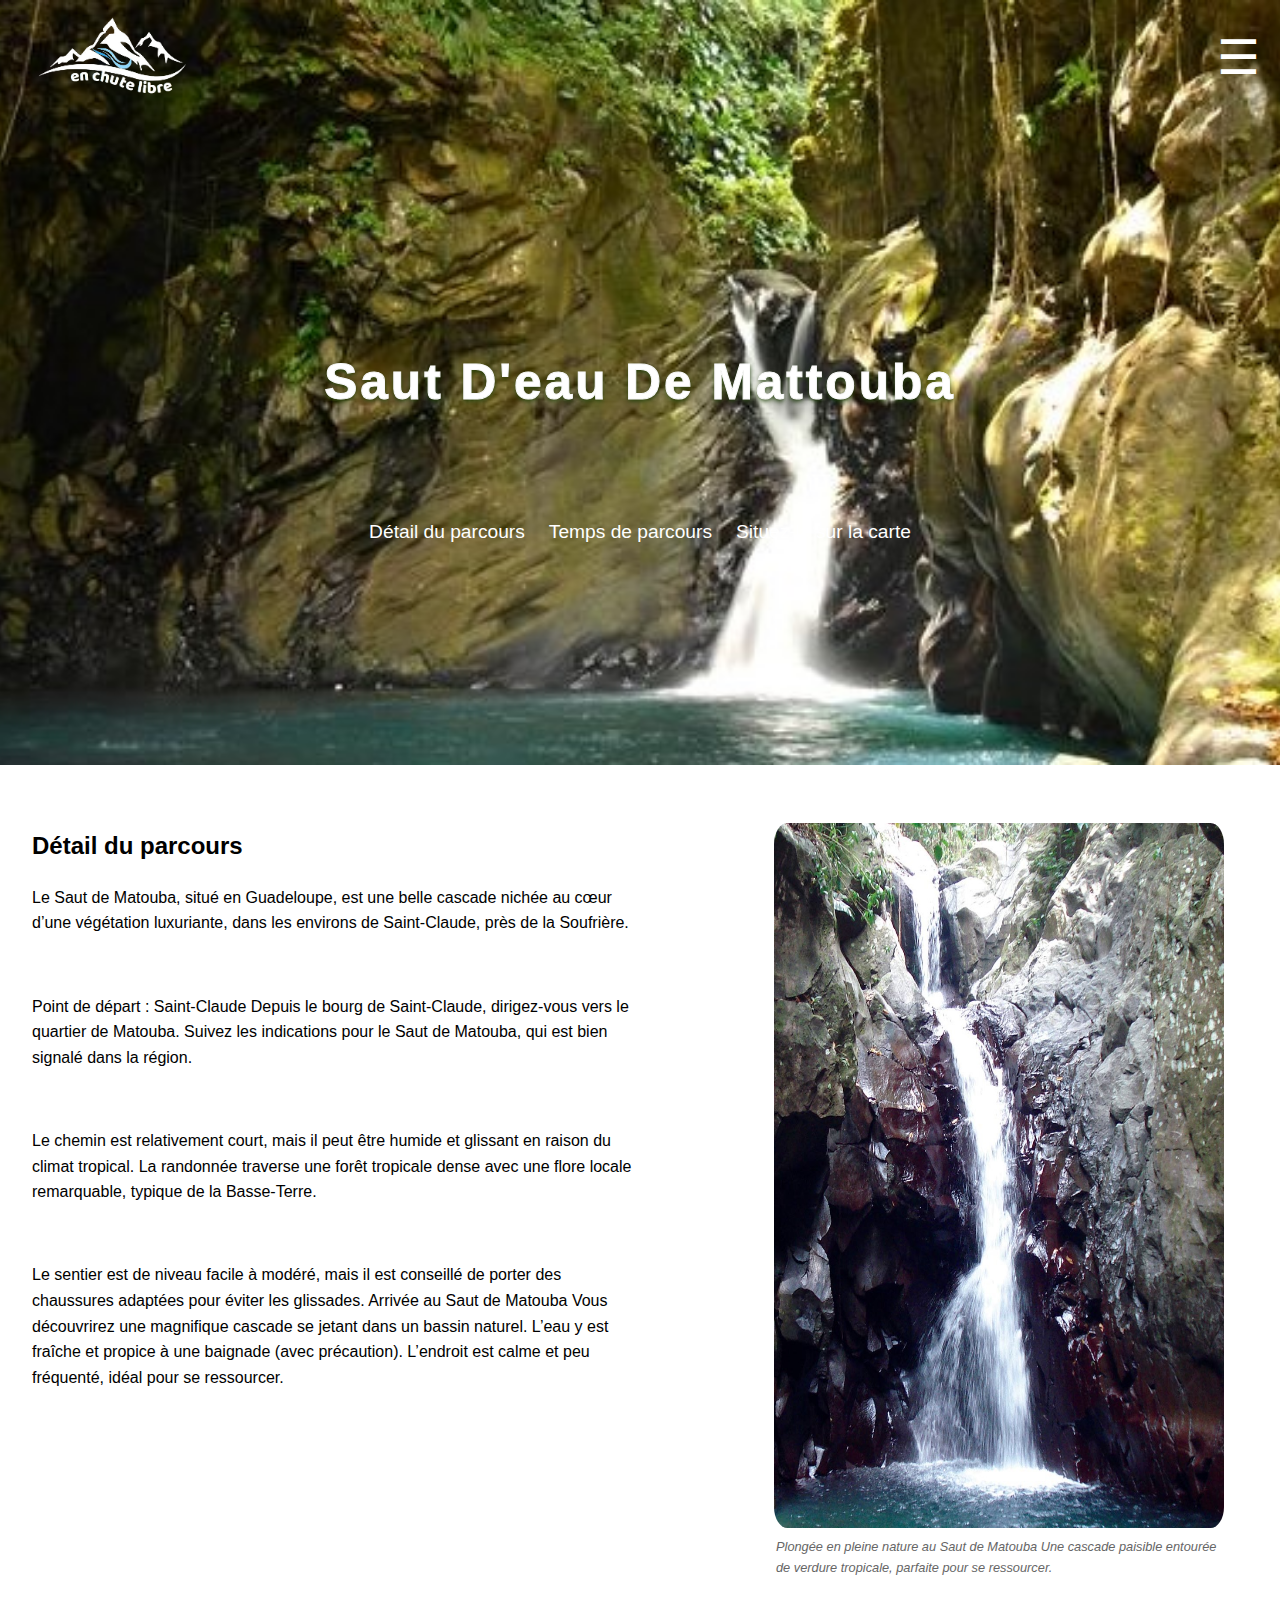
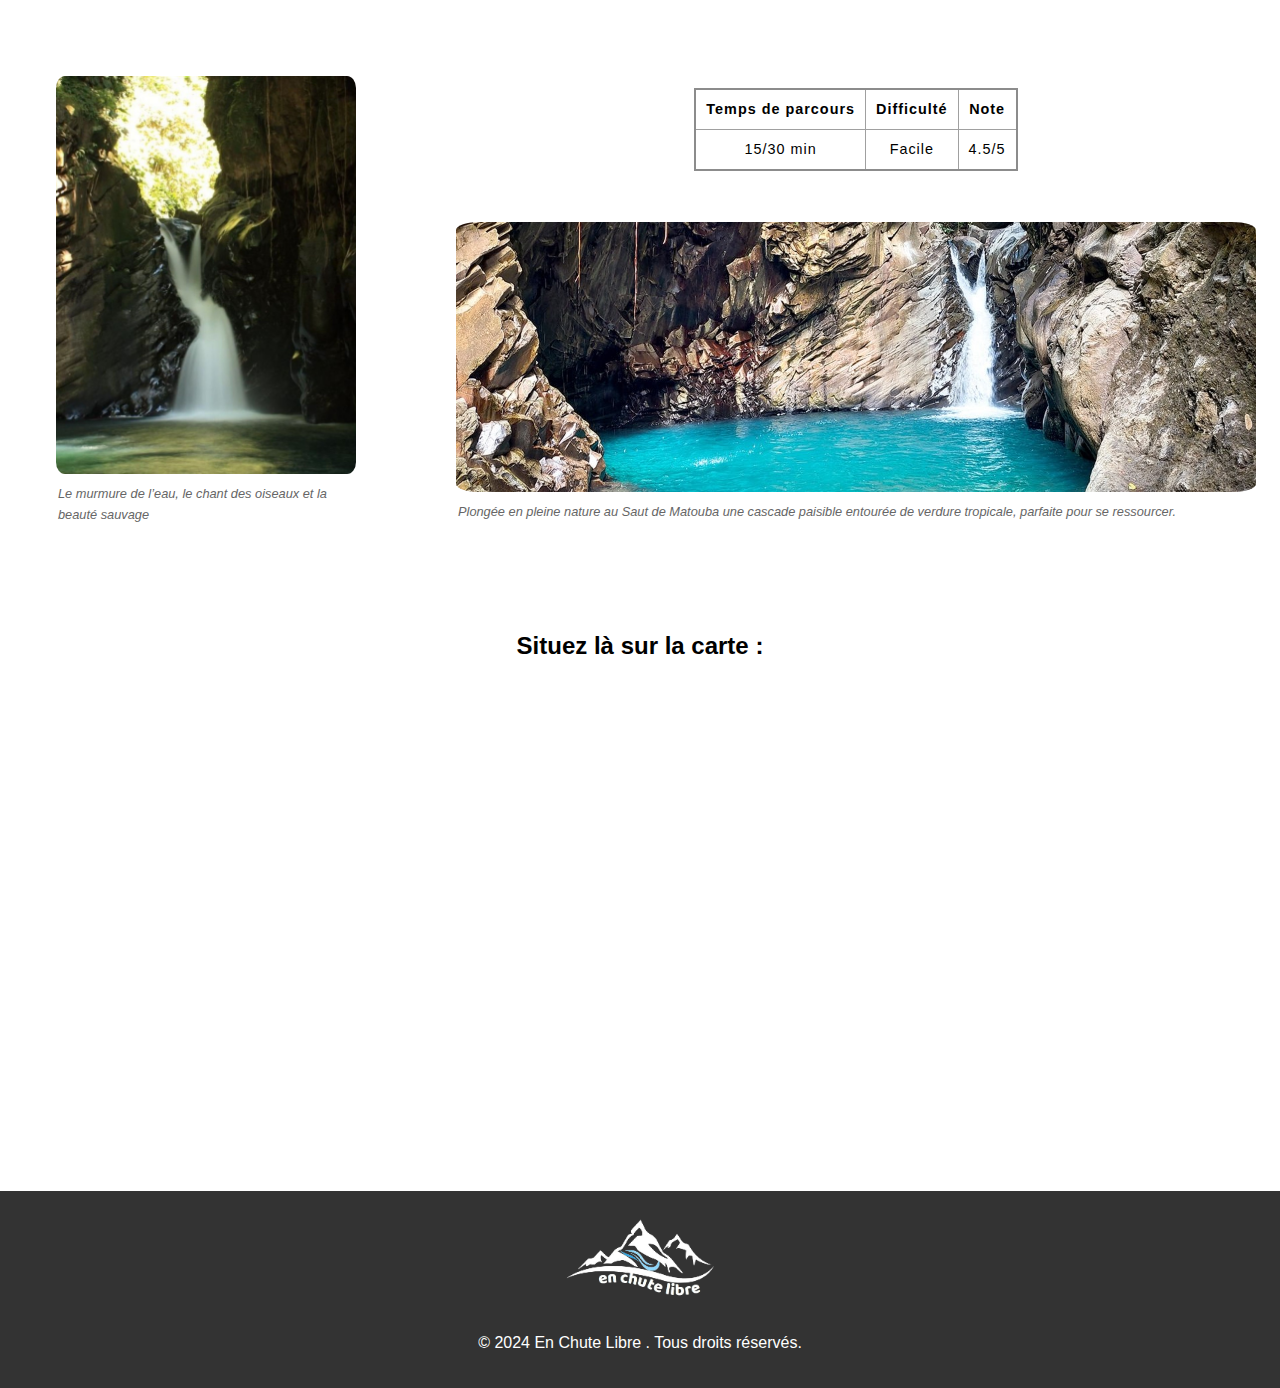
==== html/matouba.html @ cbb1b9f3 "ajout de index html" ====
<!DOCTYPE html>
<html lang="fr">
<head>
    <meta charset="UTF-8">
    <meta name="viewport" content="width=device-width, initial-scale=1.0">
    <title>En Chute Libre</title>
    <link rel="stylesheet" href="../css/regle_pour_3_theme.css" >
    <link rel="stylesheet" href="../css/regles_commune.css">
</head>
<body>
    <header class="mattouba">
        <div id="menu">
            <!-- Logo à gauche -->
            <div class="logo">
                <a href="../index.html"><img src="../image/img_logo.png" alt="logo"></a>
            </div>
            <!-- Liste déroulante à droite -->
            <div class="logo-menu">
    
                <span class="burger-menu">☰</span>
          
                <div class="dropdown-content">
                    <a href="index.html">Acceuil</a>
                    <a href="page_galion.html">Galion</a>
                    <a href="bassinbleu.html">Bassin bleu</a>
                    <a href="matouba.html">Matouba</a>
          
                </div>
              </div>
        </div>
        <!-- Titre centré -->
        <h1>Saut D'eau De Mattouba</h1>
        <nav class="navbassinbleu">
            <ul>
                <li><a href="#section1tier">Détail du parcours</a></li>
                <li><a href="#sectionparcour">Temps de parcours</a></li>
                <li><a href="#sectionmap">Situez-là sur la carte</a></li>
            </ul>
        </nav>
    </header>
    

    <main>
        <section id="section1tier">
        <div id="textee">
            <h2>Détail du parcours </h2>
            <div>
                <p> Le Saut de Matouba, situé en Guadeloupe, est une belle cascade nichée au cœur d’une végétation luxuriante, dans les environs de Saint-Claude, près de la Soufrière.</p><br>
            </div>
            <div >
                <p>Point de départ : Saint-Claude
                Depuis le bourg de Saint-Claude, dirigez-vous vers le quartier de Matouba. Suivez les indications pour le Saut de Matouba, qui est bien signalé dans la région.</p> <br>
            </div>
            <div >
           <p> Le chemin est relativement court, mais il peut être humide et glissant en raison du climat tropical.
            La randonnée traverse une forêt tropicale dense avec une flore locale remarquable, typique de la Basse-Terre.</p> <br>
            </div>
            <div >
            <p>Le sentier est de niveau facile à modéré, mais il est conseillé de porter des chaussures adaptées pour éviter les glissades.
            Arrivée au Saut de Matouba Vous découvrirez une magnifique cascade se jetant dans un bassin naturel. L’eau y est fraîche et propice à une baignade (avec précaution). L’endroit est calme et peu fréquenté, idéal pour se ressourcer.</p> 
            </div>
        </div>
        <figure>
            <a href="https://gwadaplans.com/activites-loisirs-guadeloupe/randonnees/cascade-vauchelet-saut-de-matouba/" class="legende"><img src="../image/saint-claude_saut-matouba_img_3.jpg" alt="img cascade" id="imgdroite"></a>
            <figcaption>Plongée en pleine nature au Saut de Matouba  Une cascade paisible entourée de verdure tropicale, parfaite pour se ressourcer. </figcaption>
        
        </figure>
        </section>

        <section id="sectionparcour">
            <!-- Colonne gauche : Image parcours -->
            <figure>
                <a href="https://geocaching-guadeloupe.over-blog.com/2014/01/le-saut-d-eau-de-matouba.html" class="legende"><img src="../image/saut_du_matouba_img_4.jpg" alt="image parcours" id="imgparc"></a>
                <figcaption>Le murmure de l’eau, le chant des oiseaux et la beauté sauvage </figcaption>
            </figure>
        
            <!-- Colonne droite : Table + Image "belle" -->
            <div id="table-container">
                <table>
                    <thead>
                        <tr>
                            <th scope="col">Temps de parcours</th>
                            <th scope="col">Difficulté</th>
                            <th scope="col">Note</th>
                        </tr>
                    </thead>
                    <tbody>
                        <tr>
                            <td>15/30 min</td>
                            <td>Facile</td>
                            <td>4.5/5</td>
                        </tr>
                    </tbody>
                </table>
                <figure>
                    <a href="https://www.onesteptotheworld.com/amerique/guadeloupe/les-plus-belles-cascades-et-rivieres-de-guadeloupe/" class="legende"><img src="../image/Saut-de-Matouba_img_2.jpg" alt="img belle" id="imgbelle"></a>
                    <figcaption>Plongée en pleine nature au Saut de Matouba une cascade paisible entourée de verdure tropicale, parfaite pour se ressourcer.</figcaption>
                </figure>
            </div>
        </section>

        <section id="sectionmap">
            <h2>Situez là sur la carte :</h2>
            <iframe src="https://www.google.com/maps/embed?pb=!1m18!1m12!1m3!1d3834.347232961442!2d-61.70753608944097!3d16.047461184564746!2m3!1f0!2f0!3f0!3m2!1i1024!2i768!4f13.1!3m3!1m2!1s0x8c13610013b1ba3f%3A0x96fd2b2eb495e76b!2sSaut%20d&#39;eau%20de%20Matouba!5e0!3m2!1sfr!2sfr!4v1736816591254!5m2!1sfr!2sfr" width="600" height="450" style="border:0;" allowfullscreen="" loading="lazy" referrerpolicy="no-referrer-when-downgrade"></iframe>
        </section>
        

       
    </main>

    <footer>
        <div class="logo">
            <a href="../index.html"><img src="../image/img_logo.png" alt="logo"></a>
        </div>
        <p>&copy; 2024 En Chute Libre . Tous droits réservés.</p>
    </footer>
</body>
</html>
---- css/regle_pour_3_theme.css ----
#section1tier {
    display: flex;
    
    justify-content: space-between; /* Espace entre l'image et le texte */
    gap: 20px; /* Espace entre l'image et le texte */
    margin-top: 2%;
}

#section1tier h3 {
    color: #ccc;
}

#imgdroite {
    height: 705px;
    width: 450px;
    background-size: cover;
    background-repeat: no-repeat; /* pour img fit */
    border-radius: 3%;
    flex-shrink: 0; /* Empêche l'image de rétrécir */
}

#section1tier div {
    max-width: 90%; /* Limite la largeur du texte */
}

.Bassinbleu{
    background-image: url(../image/cascade-bassin-bleu.jpg);
}
.galion{
    background-image: url(../image/img_galion.jpg);
}
.mattouba{
    background-image: url(../image/saut_matouba_fond.jpg);
}

#sectionparcour {
    display: flex;
    flex-direction: row; /* Disposition horizontale */
    justify-content: flex-start; /* Aligne tout à gauche */
    align-items: flex-start; /* Aligne les éléments en haut */
    gap: 20px; /* Espacement horizontal */
    margin-top: 2rem;
}

#imgparc {
    width: 300px; /* Réduisez légèrement si nécessaire */
    border-radius: 3%;
    flex-shrink: 0;
}

#table-container {
    display: flex;
    flex-direction: column; /* Organise les éléments en colonne */
    align-items: center; /* Centre horizontalement le contenu */
    justify-content: center; /* Centre verticalement si nécessaire */
    gap: 10px; /* Espace entre le tableau et l'image */
    width: 100%; /* Le conteneur prend toute la largeur */
    text-align: center; /* Centre le texte dans le tableau */
    margin: auto; /* Centre le conteneur lui-même */
}
#table-container figure{
 text-align: left;
}
table {
    border-collapse: collapse;
    border: 2px solid rgb(140, 140, 140);
    font-family: sans-serif;
    font-size: 0.9rem;
    letter-spacing: 1px;
    margin-top: 25px;
    margin-bottom: 25px; /* Espacement avec l'image */
    width: auto; /* Ajuste automatiquement la largeur */
    max-width: 400px; /* Limite la largeur */

}

th, td {
    border: 1px solid rgb(160, 160, 160);
    padding: 8px 10px;
    text-align: center;
}

#imgbelle {
    width: 800px; /* Largeur fixe pour l'image belle */
    height: auto;
    border-radius: 3%;
}

figcaption {
    padding: 2px;
    font-style: italic;
    font-size: 0.8rem;
    color: #666;
}


#textee {
padding-left: 1em;

}

#sectionmap {
 text-align: center;
}

.navbassinbleu {
    margin-top: 20px; /* Espacement entre le h1 et le menu */
    text-align: center; /* Centre le menu */
    position: absolute; /* Position relative au conteneur parent */
    top: 65%; /* Ajuste pour qu'il soit sous le titre */
    left: 50%; /* Centre horizontalement */
    transform: translate(-50%, 0); /* Centre avec précision */
    z-index: 2; /* Assure que le menu reste visible */
}

.navbassinbleu ul {
    list-style: none; /* Supprime les puces */
    padding: 0;
    margin: 0;
    display: flex;
    justify-content: center; /* Centre les liens horizontalement */
    gap: 1.5rem; /* Espacement entre les liens */
}

.navbassinbleu a {
    color: white; /* Couleur des liens */
    text-decoration: none; /* Supprime le soulignement */
    font-size: 1.2rem; /* Taille des liens */
}

.navbassinbleu a:hover {
    text-decoration: underline; /* Soulignement au survol */
}

a.legende {
    text-decoration: none; /* Supprime la sous-ligne par défaut */
    color: inherit; /* Garde la même couleur que le texte environnant */
}

a.legende:hover {
    text-decoration: underline; /* Ajoute une sous-ligne au survol */
}
---- css/regles_commune.css ----
footer {
    background: #333;
    color: white;
    text-align: center;
    padding: 1rem 0;
    margin-top: 2rem;
}

section {
    margin-bottom: 2rem;
    padding: 1rem;
    background: white;
    border-radius: 5px;
    
}
body {
    font-family: Arial, sans-serif;
    margin: 0;
    padding: 0;
    line-height: 1.6;
    overflow-x: hidden; /* Empêche le défilement horizontal */
}

header {
    height: 85vh; /* 85% de la hauteur de l'écran */
    background-size: cover; /* L'image remplit tout le conteneur */
    background-repeat: no-repeat; /* Pas de répétition de l'image */
    background-position: top; /* Aligne en haut */
    color: white;
    text-align: center;
    position: relative; /* Nécessaire pour positionner le h1 indépendamment */

}

#menu {
    display: flex;
    justify-content: space-between; /* Logo à gauche, liste déroulante à droite */
    align-items: center; /* Alignement vertical */
    padding: 5px 20px; /* Espacement interne */
}

.logo img {
    height: 100px; /* Ajustez la hauteur */
    width: auto; /* Garde les proportions */
}

#liste select {
    font-size: 16px; /* Taille du texte */
    padding: 5px; /* Espacement interne */
    border-radius: 5px;
    border: 1px solid #ccc;
    cursor: pointer;
    background-color: white; /* Couleur de fond */
    color: black; /* Couleur du texte */
}

header h1 {
    font-size: 3.1em; /* Taille du titre */
    margin: 0; /* Supprime la marge par défaut */
    position: absolute; /* Positionnement indépendant */
    top: 50%; /* Centré verticalement */
    left: 50%; /* Centré horizontalement */
    transform: translate(-50%, -50%); /* Ajuste le point d'ancrage */
    z-index: 1; /* Assure que le titre est au-dessus des autres éléments */
    color: white;
    -webkit-text-stroke: 1px #F8F8F8;
    text-shadow: 0px 2px 5px #23430C;
    letter-spacing:3px;
}

.logo-menu {

  position: relative;
  cursor: pointer;
  
}
  
  
  
  .burger-menu {
  
    font-size: 3rem;
  
  }
  .dropdown-content {
  
    display: none;
  
    position: absolute;
  
    top: 30px;
  
    right: 0;
  
    background-color: rgba(0, 0, 0, 0.9);
  
    box-shadow: 0 4px 8px rgba(0, 0, 0, 0.2);
  
    z-index: 1;
  
  }
  
  
  
  .dropdown-content a {
  
    display: block;
  
    padding: 10px 15px;
  
    color: white;
  
    text-decoration: none;
  
  }
  
  
  
  .dropdown-content a:hover {
  
    background-color: rgba(255, 255, 255, 0.2);
  
  }
  
  
  
  .logo-menu:hover .dropdown-content {
  
    display: block;
  
  }

  /* Mobile First Approach */

/* Pour les écrans inférieurs à 768px (mobile) */
@media (max-width: 768px) {
  body {
      font-size: 14px; /* Réduction de la taille générale du texte */
  }
  #menu {
      flex-direction: column; /* Menu vertical */
      align-items: center; /* Centrage horizontal */
      gap: 10px; /* Espacement réduit */
  }
  #navbassinbleu ul {
      flex-direction: column; /* Liens en colonne */
      gap: 10px; /* Espacement réduit */
  }
  header h1 {
      font-size: 2rem; /* Taille réduite pour le titre */
  }
  #imgdroite, #imgparc {
      width: 100%; /* Images adaptatives */
      height: auto;
  }
  section {
      margin: 1rem; /* Marges réduites */
      padding: 0.5rem;
  }
}

/* Pour les écrans entre 768px et 1024px (tablette) */
@media (min-width: 768px) and (max-width: 1024px) {
  body {
      font-size: 16px; /* Taille modérée du texte */
  }
  #menu {
      gap: 15px; /* Espacement modéré */
  }
  #imgdroite, #imgparc {
      width: 70%; /* Images plus grandes sur tablette */
      margin: 0 auto; /* Centrage horizontal */
  }
  #table-container {
      gap: 15px; /* Espacement accru entre éléments */
  }
  header h1 {
      font-size: 2.5rem; /* Taille modérée du titre */
  }
}
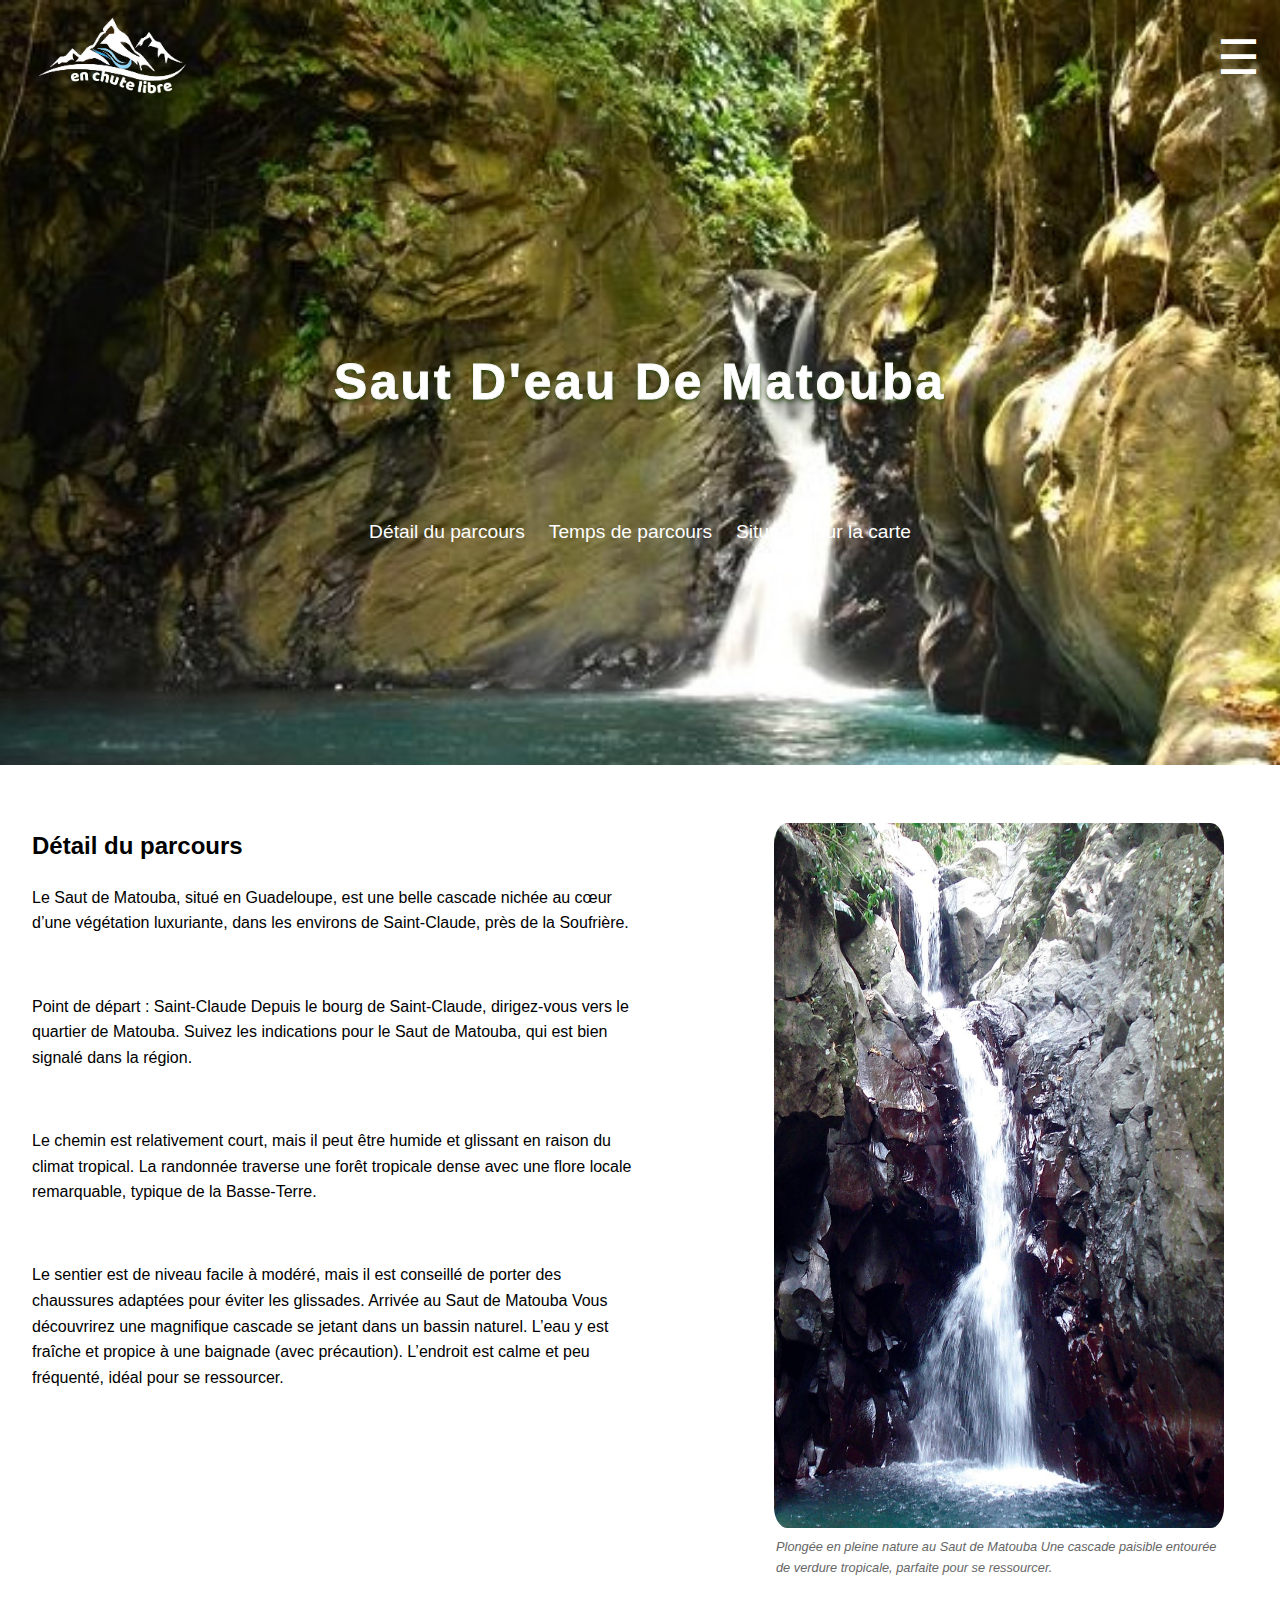
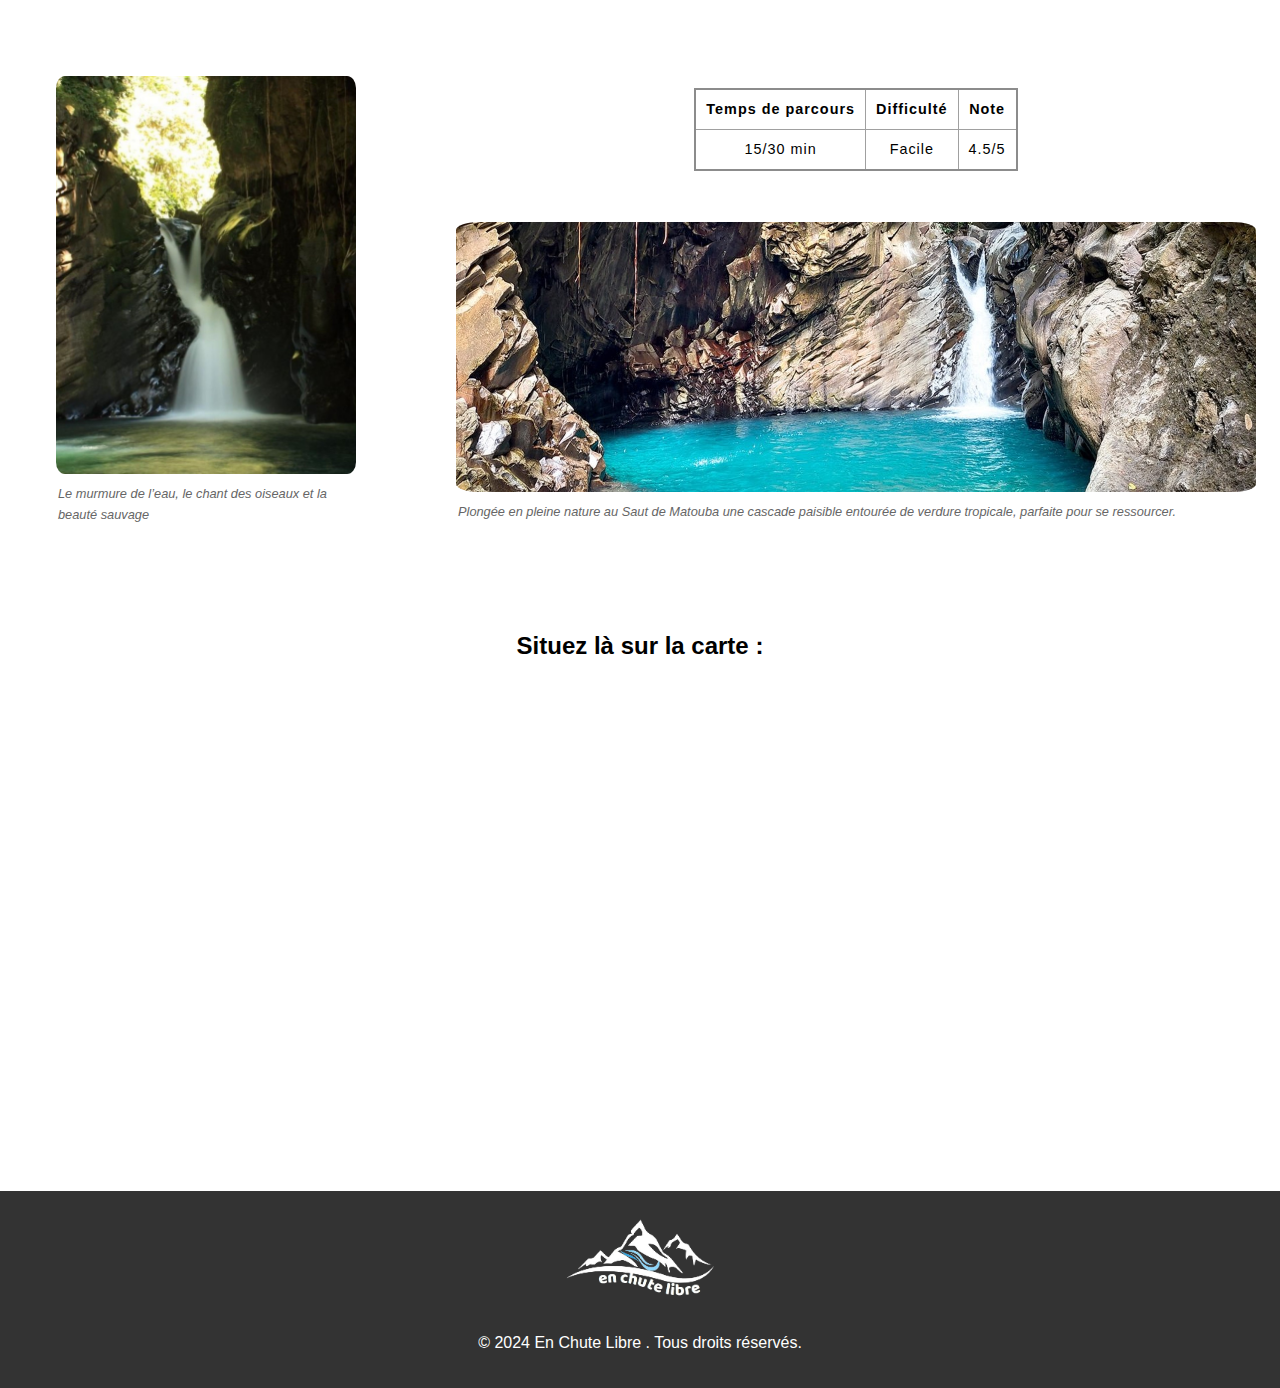
==== commit c3f4af60: "Update matouba.html" ====
--- a/html/matouba.html
+++ b/html/matouba.html
@@ -29,7 +29,7 @@
               </div>
         </div>
         <!-- Titre centré -->
-        <h1>Saut D'eau De Mattouba</h1>
+        <h1>Saut D'eau De Matouba</h1>
         <nav class="navbassinbleu">
             <ul>
                 <li><a href="#section1tier">Détail du parcours</a></li>
